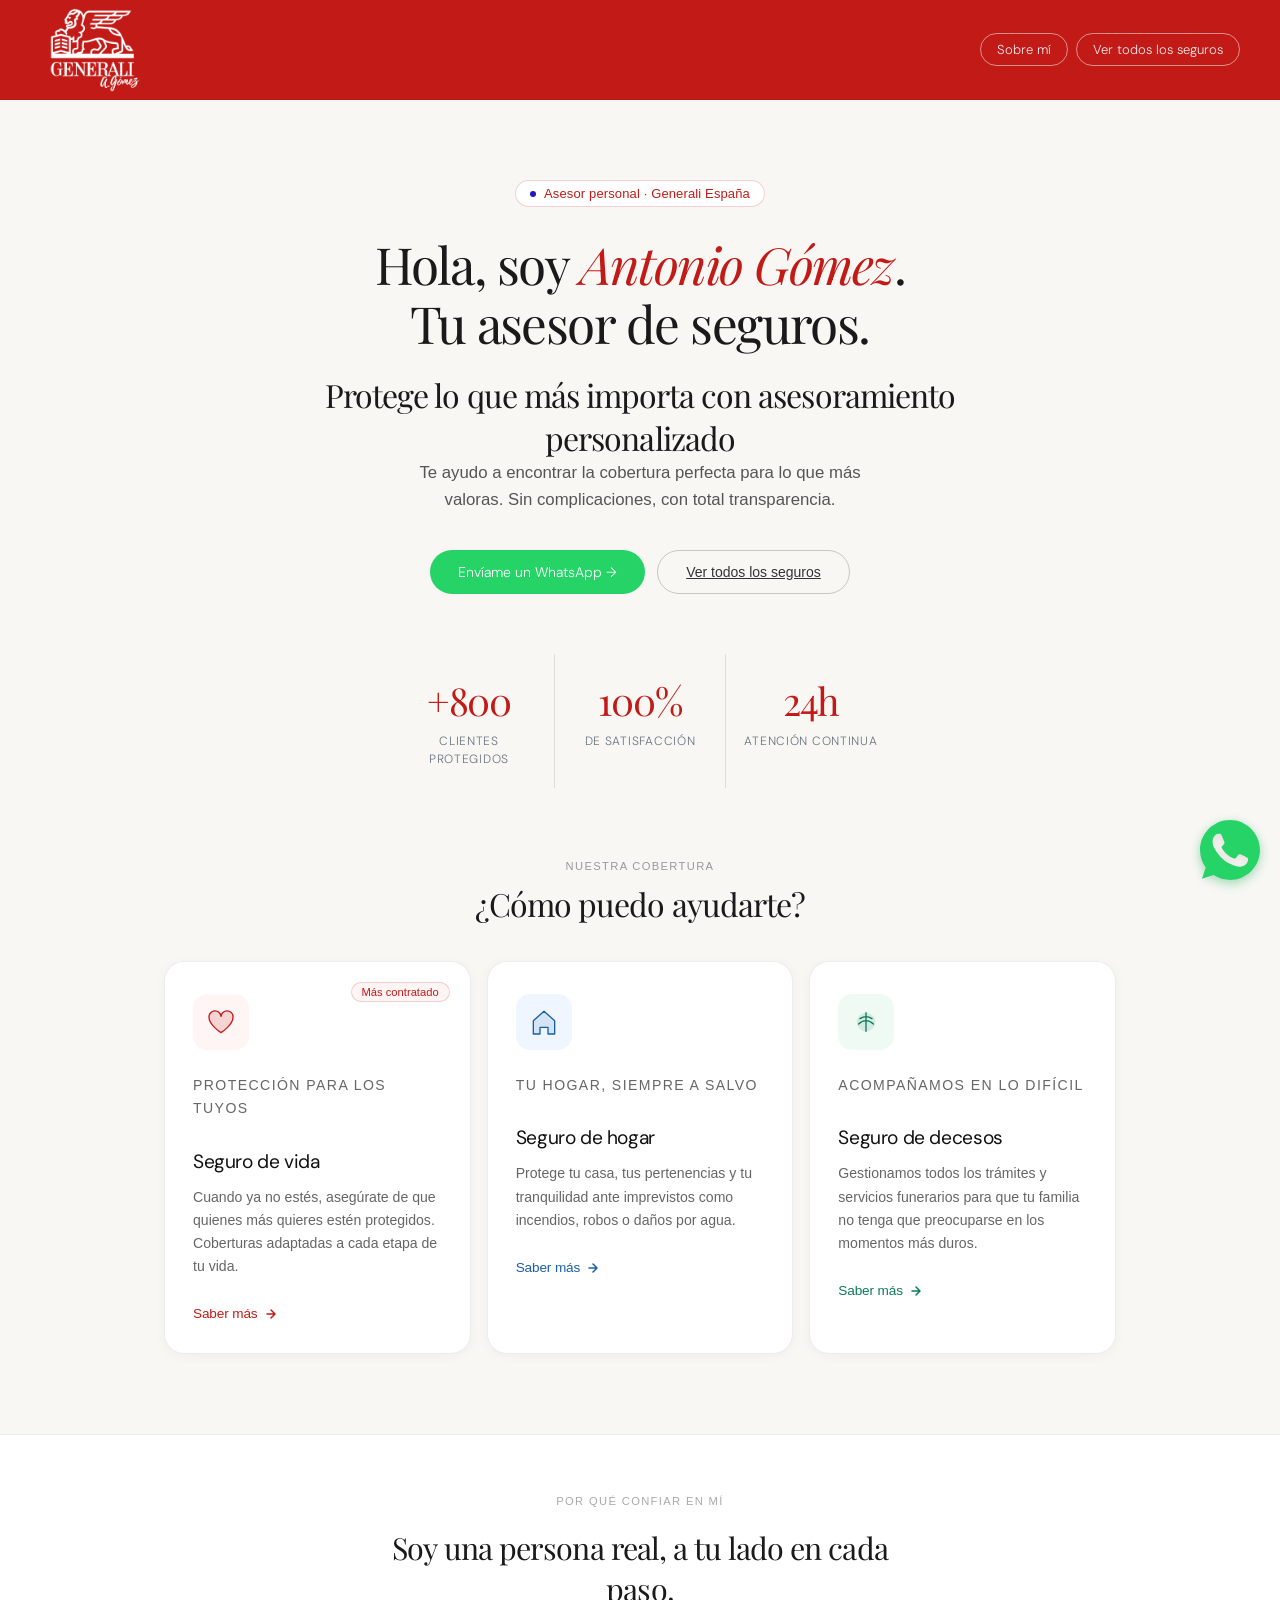
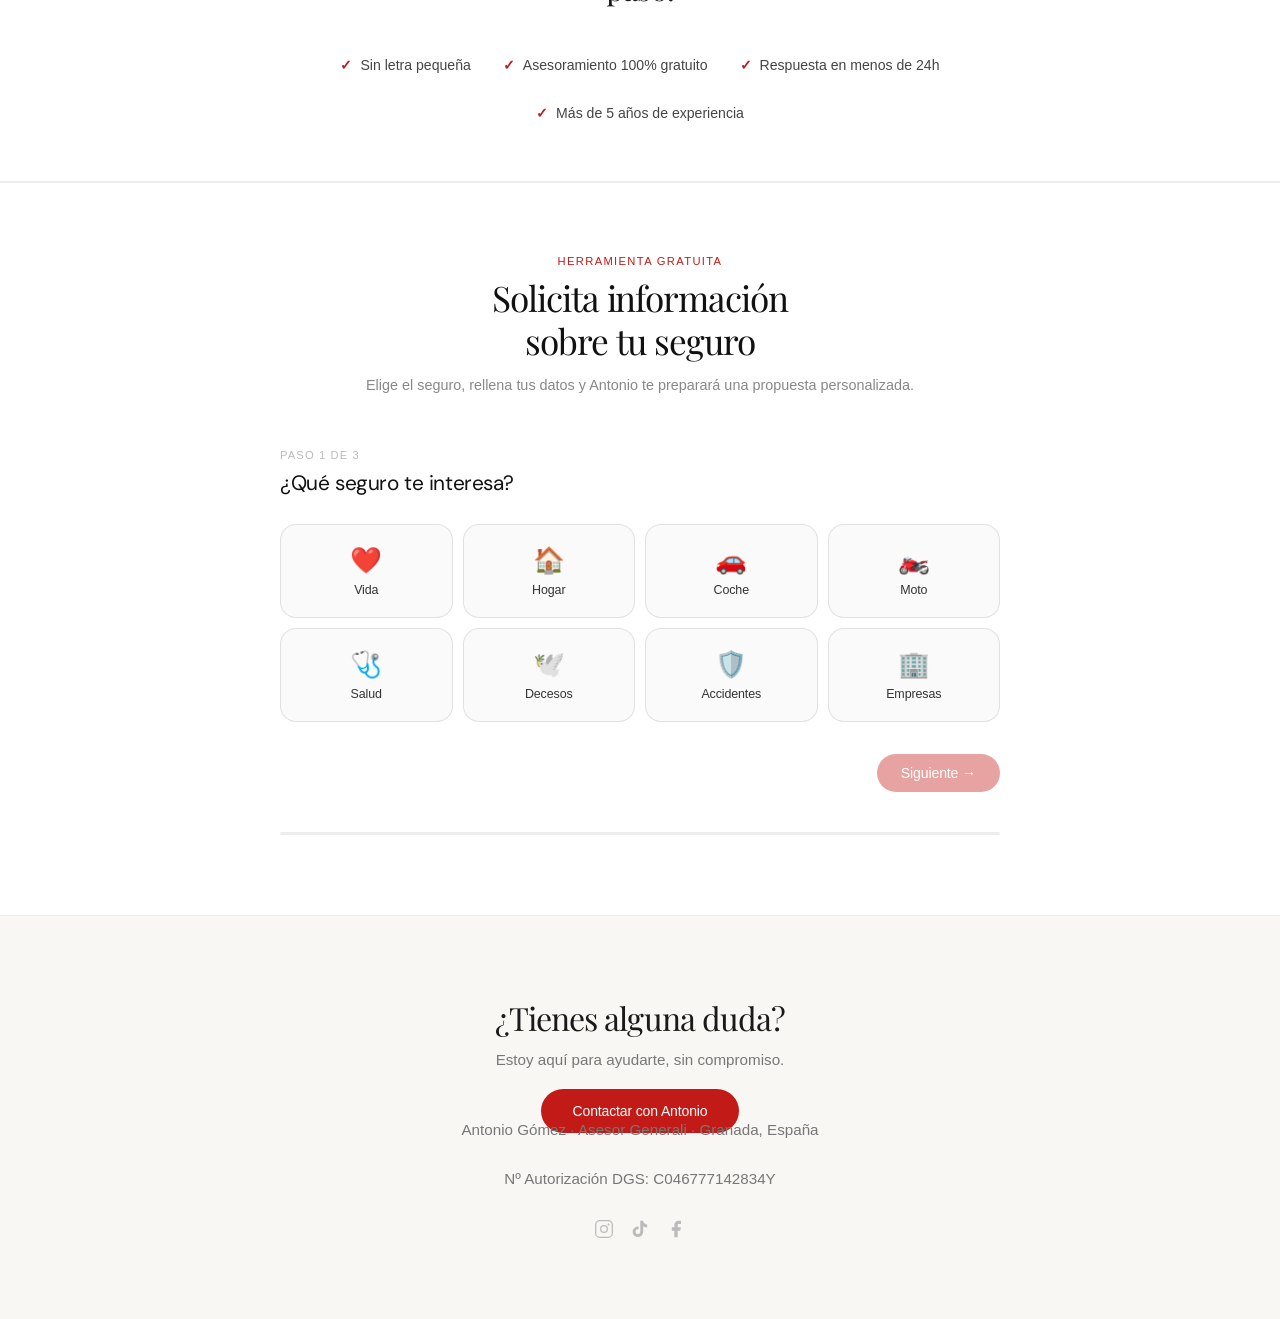
==== index.html @ f90930ce "añadir redes sociales y links" ====
<!DOCTYPE html>
<html lang="es">

<head>
  <meta charset="UTF-8" />
  <meta name="viewport" content="width=device-width, initial-scale=1.0" />
  <title>Antonio Gómez · Asesor Generali</title>
  <meta name="description"
    content="Antonio Gómez, asesor de seguros Generali. Seguro de vida, hogar, salud, decesos y empresas para toda España. Asesoramiento gratuito y personalizado. Respuesta en 24h." />
  <link rel="preconnect" href="https://fonts.googleapis.com">
  <link rel="preconnect" href="https://fonts.gstatic.com" crossorigin>
  <link rel="stylesheet" href="css/styles.css" />
  <link rel="icon" type="image/x-icon" href="src/img/favicon.ico">
  <link rel="icon" type="image/png" sizes="32x32" href="src/img/favicon-32x32.png">
</head>

<body>

  <!-- NAV -->
  <nav>
    <div class="nav-logo">
      <img src="src/img/LogoLeon.png" alt="Generali" class="nav-logo-leon">
    </div>
    <div class="nav-actions">
      <a href="pages/sobreMi.html" class="btn-outline" style="text-decoration:none;">Sobre mí</a>
      <a href="pages/segurosYprotecciones.html" class="btn-outline">Ver todos los seguros</a>
    </div>
  </nav>

  <!-- HERO -->
  <header class="hero">
    <div class="hero-badge">
      <span class="hero-badge-dot"></span>
      Asesor personal · Generali España
    </div>
    <h1>
      Hola, soy <em>Antonio Gómez</em>.<br>
      Tu asesor de seguros.
    </h1>
    <h2>Protege lo que más importa con asesoramiento personalizado</h2>
    <p class="hero-subtitle">
      Te ayudo a encontrar la cobertura perfecta para lo que más valoras. Sin complicaciones, con total transparencia.
    </p>
    <div class="hero-actions">
      <a href="https://wa.me/34692833640?text=${encodeURIComponent('Hola Antonio, me gustaría más información sobre tus seguros')}"
        target="_blank" class="btn-dark" style="text-decoration:none;">Envíame un WhatsApp →</a>
      <a href="pages/segurosYprotecciones.html" class="btn-ghost">Ver todos los seguros</a>
    </div>
  </header>

  <!-- STATS -->
  <div class="stats-strip">
    <div class="stat-item">
      <div class="stat-value">+800</div>
      <div class="stat-label">clientes protegidos</div>
    </div>
    <div class="stat-item">
      <div class="stat-value">100%</div>
      <div class="stat-label">de satisfacción</div>
    </div>
    <div class="stat-item">
      <div class="stat-value">24h</div>
      <div class="stat-label">atención continua</div>
    </div>
  </div>

  <!-- SECTION HEADING -->
  <div class="section-heading">
    <p class="section-label">Nuestra cobertura</p>
    <h2>¿Cómo puedo ayudarte?</h2>
  </div>

  <!-- CARDS -->
  <div class="cards-grid">

    <!-- Seguro de vida -->
    <div class="card">
      <span class="card-badge">Más contratado</span>
      <div class="card-icon card-icon--vida">
        <svg viewBox="0 0 48 48" width="32" height="32" fill="none">
          <path d="M24 40S6 28.5 6 17a9 9 0 0 1 18-1.5A9 9 0 0 1 42 17c0 11.5-18 23-18 23Z" fill="#C21B17"
            opacity="0.15" />
          <path d="M24 40S6 28.5 6 17a9 9 0 0 1 18-1.5A9 9 0 0 1 42 17c0 11.5-18 23-18 23Z" stroke="#C21B17"
            stroke-width="2" stroke-linejoin="round" />
        </svg>
      </div>
      <p class="card-tagline card-tagline--vida">Protección para los tuyos</p>
      <h3>Seguro de vida</h3>
      <p>Cuando ya no estés, asegúrate de que quienes más quieres estén protegidos. Coberturas adaptadas a cada etapa de
        tu vida.</p>
      <button class="card-cta card-cta--vida">
        Saber más
        <svg width="14" height="14" viewBox="0 0 14 14" fill="none">
          <path d="M3 7h8M7 3l4 4-4 4" stroke="#C21B17" stroke-width="1.5" stroke-linecap="round"
            stroke-linejoin="round" />
        </svg>
      </button>
    </div>

    <!-- Seguro de hogar -->
    <div class="card">
      <div class="card-icon card-icon--hogar">
        <svg viewBox="0 0 48 48" width="32" height="32" fill="none">
          <path d="M8 22L24 8l16 14v20H30v-10h-12v10H8V22Z" fill="#1a5fa8" opacity="0.12" />
          <path d="M8 22L24 8l16 14v20H30v-10h-12v10H8V22Z" stroke="#1a5fa8" stroke-width="2" stroke-linejoin="round" />
        </svg>
      </div>
      <p class="card-tagline card-tagline--hogar">Tu hogar, siempre a salvo</p>
      <h3>Seguro de hogar</h3>
      <p>Protege tu casa, tus pertenencias y tu tranquilidad ante imprevistos como incendios, robos o daños por agua.
      </p>
      <button class="card-cta card-cta--hogar">
        Saber más
        <svg width="14" height="14" viewBox="0 0 14 14" fill="none">
          <path d="M3 7h8M7 3l4 4-4 4" stroke="#1a5fa8" stroke-width="1.5" stroke-linecap="round"
            stroke-linejoin="round" />
        </svg>
      </button>
    </div>

    <!-- Seguro de decesos -->
    <div class="card">
      <div class="card-icon card-icon--decesos">
        <svg viewBox="0 0 48 48" width="32" height="32" fill="none">
          <circle cx="24" cy="24" r="14" fill="#0e7a5a" opacity="0.12" />
          <path d="M24 10v28M15 19c3-2 6-3 9-3s6 1 9 3M13 27c3-3 7-5 11-5s8 2 11 5" stroke="#0e7a5a" stroke-width="2"
            stroke-linecap="round" />
        </svg>
      </div>
      <p class="card-tagline card-tagline--decesos">Acompañamos en lo difícil</p>
      <h3>Seguro de decesos</h3>
      <p>Gestionamos todos los trámites y servicios funerarios para que tu familia no tenga que preocuparse en los
        momentos más duros.</p>
      <button class="card-cta card-cta--decesos">
        Saber más
        <svg width="14" height="14" viewBox="0 0 14 14" fill="none">
          <path d="M3 7h8M7 3l4 4-4 4" stroke="#0e7a5a" stroke-width="1.5" stroke-linecap="round"
            stroke-linejoin="round" />
        </svg>
      </button>
    </div>

  </div>

  <!-- TRUST -->
  <section class="trust-section">
    <p class="trust-label">Por qué confiar en mí</p>
    <h2>Soy una persona real, a tu lado en cada paso.</h2>
    <div class="trust-list">
      <div class="trust-item"><span class="trust-check">✓</span> Sin letra pequeña</div>
      <div class="trust-item"><span class="trust-check">✓</span> Asesoramiento 100% gratuito</div>
      <div class="trust-item"><span class="trust-check">✓</span> Respuesta en menos de 24h</div>
      <div class="trust-item"><span class="trust-check">✓</span> Más de 5 años de experiencia</div>
    </div>
  </section>
  <!-- 
  CALCULADORA DE SEGUROS — Antonio Gómez · Generali
  Pega este bloque donde tengas <section class="calculadora"></section>
  y añade el CSS de calculadora.css a tu styles.css
-->

  <section class="calculadora">
    <div class="calc-inner">

      <!-- Cabecera -->
      <div class="calc-header">
        <p class="calc-label">Herramienta gratuita</p>
        <h2 class="calc-titulo">Solicita información<br>sobre tu seguro</h2>
        <p class="calc-subtitulo">Elige el seguro, rellena tus datos y Antonio te preparará una propuesta personalizada.
        </p>
      </div>

      <!-- Formulario por pasos -->
      <div class="calc-form">

        <!-- PASO 1: Tipo de seguro -->
        <div class="calc-step active" data-step="1">
          <p class="calc-step-label">Paso 1 de 3</p>
          <h3 class="calc-step-titulo">¿Qué seguro te interesa?</h3>
          <div class="calc-opciones-grid">
            <button class="calc-opcion" data-field="seguro" data-value="vida">
              <span class="calc-opcion-icon">❤️</span>
              <span class="calc-opcion-nombre">Vida</span>
            </button>
            <button class="calc-opcion" data-field="seguro" data-value="hogar">
              <span class="calc-opcion-icon">🏠</span>
              <span class="calc-opcion-nombre">Hogar</span>
            </button>
            <button class="calc-opcion" data-field="seguro" data-value="coche">
              <span class="calc-opcion-icon">🚗</span>
              <span class="calc-opcion-nombre">Coche</span>
            </button>
            <button class="calc-opcion" data-field="seguro" data-value="moto">
              <span class="calc-opcion-icon">🏍️</span>
              <span class="calc-opcion-nombre">Moto</span>
            </button>
            <button class="calc-opcion" data-field="seguro" data-value="salud">
              <span class="calc-opcion-icon">🩺</span>
              <span class="calc-opcion-nombre">Salud</span>
            </button>
            <button class="calc-opcion" data-field="seguro" data-value="decesos">
              <span class="calc-opcion-icon">🕊️</span>
              <span class="calc-opcion-nombre">Decesos</span>
            </button>
            <button class="calc-opcion" data-field="seguro" data-value="accidentes">
              <span class="calc-opcion-icon">🛡️</span>
              <span class="calc-opcion-nombre">Accidentes</span>
            </button>
            <button class="calc-opcion" data-field="seguro" data-value="empresas">
              <span class="calc-opcion-icon">🏢</span>
              <span class="calc-opcion-nombre">Empresas</span>
            </button>
          </div>
          <div class="calc-nav">
            <span></span>
            <button class="calc-btn-siguiente" onclick="calcSiguiente(1)" disabled>Siguiente →</button>
          </div>
        </div>

        <!-- PASO 2: Datos -->
        <div class="calc-step" data-step="2">
          <p class="calc-step-label">Paso 2 de 3</p>
          <h3 class="calc-step-titulo" id="calc-paso2-titulo">Tus datos</h3>
          <div class="calc-campos" id="calc-campos-dinamicos"></div>
          <div class="calc-nav">
            <button class="calc-btn-atras" onclick="calcAtras(2)">← Atrás</button>
            <button class="calc-btn-siguiente" onclick="calcSiguiente(2)">Revisar →</button>
          </div>
        </div>

        <!-- PASO 3: Resumen y envío -->
        <div class="calc-step" data-step="3">
          <p class="calc-step-label">Paso 3 de 3</p>
          <h3 class="calc-step-titulo">Revisa y envía</h3>

          <div class="calc-resultado">
            <div class="calc-resultado-precio">
              <h2 class="resultado" id="calc-seguro-nombre"></h2>
            </div>
            <p class="calc-resultado-aviso">
              Revisa tus datos antes de enviarlos a Antonio por WhatsApp.
            </p>
            <div class="calc-resultado-desglose" id="calc-desglose"></div>
            <div class="calc-resultado-acciones">
              <button class="btn-dark" id="calc-btn-wa" style="background:#25D366;">
                Enviar datos a Antonio por WhatsApp →
              </button>
              <button class="calc-btn-repetir" onclick="calcReiniciar()">
                Empezar de nuevo
              </button>
            </div>
          </div>

          <div class="calc-nav" style="justify-content:center; margin-top:0">
            <button class="calc-btn-atras" onclick="calcAtras(3)">← Modificar datos</button>
          </div>
        </div>

      </div>

      <!-- Barra de progreso -->
      <div class="calc-progress">
        <div class="calc-progress-bar" id="calc-progress-bar"></div>
      </div>

    </div>

    <script src="js/calculadora.js"></script>

  </section>

  <!-- FOOTER CTA -->
  <div class="footer-cta">
    <h2>¿Tienes alguna duda?</h2>
    <p>Estoy aquí para ayudarte, sin compromiso.</p>
    <a href="https://wa.me/34692833640?text=Hola%20Antonio%2C%20me%20gustar%C3%ADa%20contactar%20contigo"
      target="_blank" class="btn-red-large" style="text-decoration:none;">Contactar con Antonio</a>
    <p class="footer-meta">Antonio Gómez · Asesor Generali · Granada, España</p>
    <p class="footer-meta">Nº Autorización DGS: C046777142834Y</p>
    <div class="footer-social">
      <a href="https://www.instagram.com/agomezgenerali/" target="_blank" class="footer-social-link" title="Instagram">
        <svg width="20" height="20" viewBox="0 0 24 24" fill="none" stroke="currentColor" stroke-width="1.5"
          stroke-linecap="round" stroke-linejoin="round">
          <rect x="2" y="2" width="20" height="20" rx="5" />
          <circle cx="12" cy="12" r="4" />
          <circle cx="17.5" cy="6.5" r="0.5" fill="currentColor" />
        </svg>
      </a>
      <a href="https://www.tiktok.com/@agomezgenerali" target="_blank" class="footer-social-link" title="TikTok">
        <svg width="20" height="20" viewBox="0 0 24 24" fill="currentColor">
          <path
            d="M19.59 6.69a4.83 4.83 0 0 1-3.77-4.25V2h-3.45v13.67a2.89 2.89 0 0 1-2.88 2.5 2.89 2.89 0 0 1-2.89-2.89 2.89 2.89 0 0 1 2.89-2.89c.28 0 .54.04.79.1V9.01a6.33 6.33 0 0 0-.79-.05 6.34 6.34 0 0 0-6.34 6.34 6.34 6.34 0 0 0 6.34 6.34 6.34 6.34 0 0 0 6.33-6.34V8.69a8.18 8.18 0 0 0 4.78 1.52V6.74a4.85 4.85 0 0 1-1.01-.05z" />
        </svg>
      </a>
      <a href="https://www.facebook.com/people/Antonio-Gómez-Generali-Seguros/61552176555562/" target="_blank"
        class="footer-social-link" title="Facebook">
        <svg width="20" height="20" viewBox="0 0 24 24" fill="currentColor">
          <path d="M18 2h-3a5 5 0 0 0-5 5v3H7v4h3v8h4v-8h3l1-4h-4V7a1 1 0 0 1 1-1h3z" />
        </svg>
      </a>
    </div>
  </div>

  <!-- 📱 BOTÓN FLOTANTE WHATSAPP CON SVG -->
  <button id="whatsapp-float" class="whatsapp-float" title="Contáctame por WhatsApp">
    <svg viewBox="0 0 48 48" xmlns="http://www.w3.org/2000/svg">
      <g id="Icons" stroke="none" stroke-width="1" fill="none" fill-rule="evenodd">
        <g id="Color-" fill="#25D366">
          <path
            d="M23.993033,0 C10.762252,0 0,10.765287 0,23.999801 C0,29.248451 1.692661,34.116025 4.570026,38.066947 L1.579605,46.983798 L10.804449,44.035539 C14.598605,46.546975 19.126434,48 24.006967,48 C37.237748,48 48,37.234315 48,24.000199 C48,10.765685 37.237748,0.000398 24.006967,0.000398 L23.993033,0.000398 L23.993033,0 Z M17.29285,12.190836 C16.827488,11.07628 16.474784,11.034071 15.769774,11.005401 C15.529728,10.991464 15.262214,10.977527 14.96564,10.977527 C14.04845,10.977527 13.089462,11.245514 12.511043,11.838033 C11.806033,12.557577 10.056843,14.23638 10.056843,17.679202 C10.056843,21.122023 12.567571,24.451756 12.905944,24.917648 C13.258648,25.382743 17.800808,32.55031 24.853297,35.471492 C30.368379,37.757149 32.00491,37.545307 33.260074,37.27732 C35.093658,36.882308 37.393002,35.527239 37.971421,33.891043 C38.54984,32.25405 38.54984,30.857171 38.380255,30.560912 C38.211068,30.264652 37.745308,30.095816 37.040298,29.742615 C36.335288,29.389811 32.90737,27.696673 32.25849,27.470894 C31.623543,27.231179 31.017259,27.315995 30.537963,27.99333 C29.860819,28.938653 29.198006,29.89831 28.661785,30.476494 C28.238619,30.928051 27.547144,30.984595 26.969123,30.744481 C26.193254,30.420348 24.021298,29.657798 21.340985,27.273388 C19.267356,25.42535 17.856938,23.125756 17.448104,22.434484 C17.038871,21.729275 17.405907,21.319529 17.729948,20.938852 C18.082653,20.501232 18.421026,20.191036 18.77373,19.781688 C19.126434,19.372738 19.323884,19.160897 19.549599,18.681068 C19.789645,18.215575 19.62006,17.735746 19.450874,17.382942 C19.281687,17.030139 17.871269,13.587317 17.29285,12.190836 Z" />
        </g>
      </g>
    </svg>
  </button>

  <script>
    // Configurar el botón flotante de WhatsApp
    document.getElementById('whatsapp-float').addEventListener('click', function (e) {
      e.preventDefault();

      const phoneNumber = '34692833640';
      const message = 'Hola Antonio, me gustaría más información sobre tus seguros';
      const encodedMessage = encodeURIComponent(message);
      const whatsappURL = `https://wa.me/${phoneNumber}?text=${encodedMessage}`;
      window.open(whatsappURL, '_blank');
    });
  </script>

</body>

</html>
---- css/styles.css ----
@import url('https://fonts.googleapis.com/css2?family=Playfair+Display:ital,wght@0,400;0,500;1,400&family=DM+Sans:wght@300;400;500&display=swap');

*,
*::before,
*::after {
  box-sizing: border-box;
  margin: 0;
  padding: 0;
}

:root {
  --red: #C21B17;
  --red-dark: #8F1411;
  --cream: #F8F7F4;
  --cream-dark: #F0EEE9;
  --text: #1A1A1A;
  --muted: #6B7280;
  --border: rgba(0, 0, 0, 0.08);
}

body {
  min-height: 100vh;
  background: var(--cream);
  font-family: 'DM Sans', 'Helvetica Neue', Helvetica, Arial, sans-serif;
  font-weight: 300;
  color: var(--text);
  -webkit-font-smoothing: antialiased;
}

/* ── NAV ── */
nav {
  display: flex;
  justify-content: space-between;
  align-items: center;
  padding: 0 40px;
  height: 100px;
  background: var(--red);
  backdrop-filter: blur(12px);
  border-bottom: 1px solid rgba(0, 0, 0, 0.07);
  position: sticky;
  top: 0;
  z-index: 100;
}

.nav-logo {
  display: flex;
  align-items: center;
}

.nav-logo-leon {
  height: 110px;
  width: auto;
  display: block;
}

.nav-actions {
  display: flex;
  gap: 8px;
}

/* ── BUTTONS ── */
.btn-outline {
  font-family: 'DM Sans', 'Helvetica Neue', Helvetica, Arial, sans-serif;
  font-size: 13px;
  padding: 7px 16px;
  border: 1.5px solid rgba(255, 255, 255, 0.5);
  border-radius: 20px;
  background: transparent;
  cursor: pointer;
  color: rgba(255, 255, 255, 0.9);
  transition: all 0.2s;
  text-decoration: none;
}

.btn-outline:hover {
  background: rgba(255, 255, 255, 0.12);
  border-color: rgba(255, 255, 255, 0.8);
  color: white;
}

.btn-dark {
  font-family: 'DM Sans', 'Helvetica Neue', Helvetica, Arial, sans-serif;
  font-size: 14px;
  padding: 13px 28px;
  border-radius: 30px;
  background: #25D366;
  color: white;
  border: none;
  cursor: pointer;
  transition: background 0.2s;
  text-decoration: none;
  display: inline-flex;
  align-items: center;
  gap: 8px;
}

.btn-dark:hover {
  background: #1ebe57;
}

.btn-ghost {
  font-family: 'Helvetica Neue', Helvetica, Arial, sans-serif;
  font-size: 14px;
  padding: 13px 28px;
  border-radius: 30px;
  background: transparent;
  color: #333;
  border: 1px solid rgba(0, 0, 0, 0.2);
  cursor: pointer;
  transition: background 0.2s;
}

.btn-ghost:hover {
  background: rgba(0, 0, 0, 0.04);
}

/* ── PAGE HEADER ── */
.page-header {
  text-align: center;
  padding: 64px 24px 48px;
  max-width: 680px;
  margin: 0 auto;
}

.page-header-title {
  font-size: clamp(2rem, 4vw, 2.8rem);
  font-weight: 400;
  letter-spacing: -0.03em;
  color: #111;
  margin: 8px 0 16px;
}

.page-header-subtitle {
  font-size: 1rem;
  color: #777;
  font-family: 'Helvetica Neue', Helvetica, Arial, sans-serif;
  font-weight: 300;
  line-height: 1.65;
}

/* ── SEGUROS GRID ── */
.seguros-grid {
  display: grid;
  grid-template-columns: repeat(auto-fit, minmax(280px, 1fr));
  gap: 16px;
  max-width: 1000px;
  margin: 0 auto 80px;
  padding: 0 24px;
}

/* ── CARD PHOTO ── */
.card-photo {
  width: 100%;
  height: 160px;
  border-radius: 12px;
  margin-bottom: 20px;
  overflow: hidden;
}

.card-photo img {
  width: 100%;
  height: 100%;
  object-fit: cover;
}

.card-photo--empty {
  background: #f3f3f1;
  display: flex;
  align-items: center;
  justify-content: center;
}

.card-photo--empty span {
  font-size: 0.75rem;
  color: #bbb;
  font-family: 'Helvetica Neue', Helvetica, Arial, sans-serif;
}

/* ── CARD TAGLINE NEUTRAL ── */
.card-tagline--neutral {
  color: #555;
}

.card-cta--neutral {
  color: #555;
}

.btn-red-large {
  font-family: 'Helvetica Neue', Helvetica, Arial, sans-serif;
  font-size: 14px;
  font-weight: 500;
  padding: 14px 32px;
  border-radius: 30px;
  background: var(--red);
  color: white;
  border: none;
  cursor: pointer;
  letter-spacing: -0.01em;
  transition: background 0.2s;
}

.btn-red-large:hover {
  background: var(--red-dark);
}

/* ── HERO ── */
.hero {
  text-align: center;
  padding: 80px 24px 60px;
  max-width: 680px;
  margin: 0 auto;
}

.hero-badge {
  display: inline-flex;
  align-items: center;
  gap: 8px;
  background: white;
  border: 1px solid rgba(194, 27, 23, 0.2);
  border-radius: 20px;
  padding: 5px 14px;
  margin-bottom: 28px;
  font-size: 13px;
  font-family: 'Helvetica Neue', Helvetica, Arial, sans-serif;
  color: #C21B17;
  letter-spacing: 0.01em;
}

.hero-badge-dot {
  width: 6px;
  height: 6px;
  border-radius: 50%;
  background: #2217c2;
  display: inline-block;
  flex-shrink: 0;
}

h1 {
  font-size: clamp(2.2rem, 5vw, 3.2rem);
  font-weight: 400;
  line-height: 1.15;
  letter-spacing: -0.03em;
  margin: 0 0 20px;
  color: var(--text);
  font-family: 'Playfair Display', Georgia, serif;
}

h1 em {
  font-style: italic;
  color: #C21B17;
}

.hero-subtitle {
  font-size: 1.05rem;
  line-height: 1.65;
  color: #555;
  font-family: 'Helvetica Neue', Helvetica, Arial, sans-serif;
  font-weight: 300;
  max-width: 500px;
  margin: 0 auto 36px;
}

.hero-actions {
  display: flex;
  gap: 12px;
  justify-content: center;
  flex-wrap: wrap;
}

/* ── STATS ── */
.stats-strip {
  display: flex;
  justify-content: center;
  max-width: 560px;
  margin: 0 auto 72px;
  padding: 0 24px;
  flex-wrap: wrap;
}

.stat-item {
  flex: 1;
  min-width: 120px;
  text-align: center;
  padding: 20px 16px;
  border-right: 1px solid rgba(0, 0, 0, 0.1);
}

.stat-item:last-child {
  border-right: none;
}

.stat-value {
  font-family: 'Playfair Display', serif;
  font-size: 2.4rem;
  font-weight: 400;
  color: var(--red);
  letter-spacing: -0.03em;
  display: block;
  margin-bottom: 6px;
}

.stat-label {
  font-size: 12px;
  color: var(--muted);
  letter-spacing: 0.06em;
  text-transform: uppercase;
  line-height: 1.5;
}

/* ── SECTION HEADING ── */
.section-heading {
  text-align: center;
  margin-bottom: 36px;
  padding: 0 24px;
}

.section-label {
  font-family: 'Helvetica Neue', Helvetica, Arial, sans-serif;
  font-size: 0.7rem;
  letter-spacing: 0.12em;
  text-transform: uppercase;
  color: #999;
  margin-bottom: 10px;
}

h2 {
  font-size: clamp(1.5rem, 3vw, 2rem);
  font-weight: 400;
  letter-spacing: -0.03em;
  color: var(--text);
  font-family: 'Playfair Display', Georgia, serif;
}

/* ── CARDS ── */
.cards-grid {
  display: grid;
  grid-template-columns: repeat(auto-fit, minmax(280px, 1fr));
  gap: 16px;
  max-width: 1000px;
  margin: 0 auto 80px;
  padding: 0 24px;
}

.card {
  background: white;
  border-radius: 20px;
  padding: 32px 28px;
  border: 1px solid rgba(0, 0, 0, 0.07);
  cursor: pointer;
  transition: transform 0.25s ease, box-shadow 0.25s ease;
  box-shadow: 0 2px 12px rgba(0, 0, 0, 0.04);
  position: relative;
  overflow: hidden;
}

.card:hover {
  transform: translateY(-4px);
  box-shadow: 0 20px 40px rgba(0, 0, 0, 0.1);
}

.card-badge {
  position: absolute;
  top: 20px;
  right: 20px;
  border-radius: 20px;
  padding: 3px 10px;
  font-size: 0.7rem;
  font-family: 'Helvetica Neue', Helvetica, Arial, sans-serif;
  font-weight: 500;
  background: #fff5f5;
  color: #C21B17;
  border: 1px solid rgba(194, 27, 23, 0.19);
}

.card-icon {
  width: 56px;
  height: 56px;
  border-radius: 14px;
  display: flex;
  align-items: center;
  justify-content: center;
  margin-bottom: 24px;
}

.card-icon--vida {
  background: #fff5f5;
}

.card-icon--hogar {
  background: #f0f6ff;
}

.card-icon--decesos {
  background: #f0faf5;
}

.card-tagline {
  font-family: 'Helvetica Neue', Helvetica, Arial, sans-serif;
  font-size: 0.7rem;
  letter-spacing: 0.1em;
  text-transform: uppercase;
  margin: 0 0 6px;
  font-weight: 500;
}

.card-tagline--vida {
  color: #C21B17;
}

.card-tagline--hogar {
  color: #1a5fa8;
}

.card-tagline--decesos {
  color: #0e7a5a;
}

.card h3 {
  font-size: 1.2rem;
  font-weight: 400;
  letter-spacing: -0.02em;
  color: #111;
  margin: 0 0 12px;
}

.card p {
  font-size: 0.88rem;
  line-height: 1.65;
  color: #666;
  font-family: 'Helvetica Neue', Helvetica, Arial, sans-serif;
  font-weight: 300;
  margin: 0 0 28px;
}

.card-cta {
  display: flex;
  align-items: center;
  gap: 6px;
  font-family: 'Helvetica Neue', Helvetica, Arial, sans-serif;
  font-size: 0.85rem;
  font-weight: 500;
  background: transparent;
  border: none;
  padding: 0;
  cursor: pointer;
  letter-spacing: -0.01em;
}

.card-cta--vida {
  color: #C21B17;
}

.card-cta--hogar {
  color: #1a5fa8;
}

.card-cta--decesos {
  color: #0e7a5a;
}

/* ── TRUST ── */
.trust-section {
  background: white;
  border-top: 1px solid rgba(0, 0, 0, 0.07);
  border-bottom: 1px solid rgba(0, 0, 0, 0.07);
  padding: 60px 24px;
  text-align: center;
}

.trust-label {
  font-family: 'Helvetica Neue', Helvetica, Arial, sans-serif;
  font-size: 0.7rem;
  letter-spacing: 0.12em;
  text-transform: uppercase;
  color: #aaa;
  margin-bottom: 20px;
}

.trust-section h2 {
  font-size: clamp(1.4rem, 3vw, 1.9rem);
  max-width: 520px;
  margin: 0 auto 48px;
}

.trust-list {
  display: flex;
  justify-content: center;
  gap: 32px;
  flex-wrap: wrap;
  max-width: 700px;
  margin: 0 auto;
}

.trust-item {
  display: flex;
  align-items: center;
  gap: 8px;
  font-family: 'Helvetica Neue', Helvetica, Arial, sans-serif;
  font-size: 0.88rem;
  color: #444;
}

.trust-check {
  color: #C21B17;
  font-weight: 600;
}

/* ── FOOTER CTA ── */
.footer-cta {
  text-align: center;
  padding: 80px 24px;
  background: #f8f7f4;
}

.footer-cta h2 {
  font-size: clamp(1.5rem, 3vw, 2rem);
  margin: 0 0 12px;
}

.footer-cta p {
  font-family: 'Helvetica Neue', Helvetica, Arial, sans-serif;
  font-size: 0.95rem;
  color: #777;
  font-weight: 300;
  margin: 0 0 32px;
}

.footer-meta {
  margin-top: 40px;
  font-family: 'Helvetica Neue', Helvetica, Arial, sans-serif;
  font-size: 0.75rem;
  color: #bbb;
}

/* ── REDES SOCIALES FOOTER ── */
.footer-social {
  display: flex;
  justify-content: center;
  gap: 16px;
  margin-top: 16px;
}

.footer-social-link {
  color: #bbb;
  transition: color 0.2s, transform 0.2s;
  display: flex;
  align-items: center;
}

.footer-social-link:hover {
  color: var(--red);
  transform: translateY(-2px);
}

/* ── BOTÓN FLOTANTE WHATSAPP ── */
.whatsapp-float {
  position: fixed;
  bottom: 20px;
  right: 20px;
  width: 60px;
  height: 60px;
  background-color: transparent;
  border-radius: 50%;
  display: flex;
  justify-content: center;
  align-items: center;
  cursor: pointer;
  box-shadow: 0 4px 12px rgba(37, 211, 102, 0.3);
  z-index: 999;
  transition: all 0.3s ease;
  text-decoration: none;
  border: none;
  padding: 0;
}

.whatsapp-float:hover {
  transform: scale(1.1);
  box-shadow: 0 6px 16px rgba(37, 211, 102, 0.5);
}

.whatsapp-float:active {
  transform: scale(0.95);
}

.whatsapp-float svg {
  width: 60px;
  height: 60px;
  filter: drop-shadow(0 2px 4px rgba(0, 0, 0, 0.1));
}

/* Para pantallas móviles */
@media (max-width: 768px) {
  nav {
    padding: 0 20px;
  }

  .nav-logo-text {
    font-size: 14px;
  }

  .whatsapp-float {
    width: 55px;
    height: 55px;
  }

  .whatsapp-float svg {
    width: 55px;
    height: 55px;
  }
}

/* ── RESPONSIVE ── */
@media (max-width: 600px) {
  nav {
    padding: 0 20px;
  }

  .nav-logo-text {
    font-size: 14px;
  }
}

/* ── SEGURO DETAIL PAGE ── */
.seguro-hero {
  max-width: 780px;
  margin: 0 auto;
  padding: 56px 24px 48px;
}

.seguro-back {
  display: inline-flex;
  align-items: center;
  gap: 6px;
  font-family: 'Helvetica Neue', Helvetica, Arial, sans-serif;
  font-size: 0.8rem;
  color: #888;
  text-decoration: none;
  margin-bottom: 36px;
  transition: color 0.2s;
  letter-spacing: 0.02em;
}

.seguro-back:hover {
  color: #333;
}

.seguro-back svg {
  transition: transform 0.2s;
}

.seguro-back:hover svg {
  transform: translateX(-3px);
}

.seguro-header {
  display: flex;
  align-items: flex-start;
  gap: 24px;
  margin-bottom: 32px;
}

.seguro-icon-wrap {
  width: 72px;
  height: 72px;
  border-radius: 18px;
  display: flex;
  align-items: center;
  justify-content: center;
  flex-shrink: 0;
}

.seguro-tagline {
  font-family: 'Helvetica Neue', Helvetica, Arial, sans-serif;
  font-size: 0.7rem;
  letter-spacing: 0.12em;
  text-transform: uppercase;
  font-weight: 600;
  margin: 0 0 6px;
}

.seguro-titulo {
  font-size: clamp(2rem, 4vw, 2.8rem);
  font-weight: 400;
  letter-spacing: -0.03em;
  color: #111;
  margin: 0 0 10px;
  line-height: 1.1;
}

.seguro-subtitulo {
  font-family: 'Helvetica Neue', Helvetica, Arial, sans-serif;
  font-size: 1rem;
  color: #666;
  font-weight: 300;
  line-height: 1.6;
  margin: 0;
}

.seguro-divider {
  border: none;
  border-top: 1px solid rgba(0, 0, 0, 0.08);
  max-width: 780px;
  margin: 0 auto 48px;
}

.seguro-content {
  max-width: 780px;
  margin: 0 auto 48px;
  padding: 0 24px;
  display: grid;
  grid-template-columns: 1fr 1fr;
  gap: 24px;
}

.seguro-descripcion {
  grid-column: 1 / -1;
  font-family: 'Helvetica Neue', Helvetica, Arial, sans-serif;
  font-size: 0.95rem;
  line-height: 1.75;
  color: #444;
  font-weight: 300;
}

.seguro-block {
  background: white;
  border-radius: 20px;
  padding: 28px;
  border: 1px solid rgba(0, 0, 0, 0.07);
  box-shadow: 0 2px 12px rgba(0, 0, 0, 0.04);
}

.seguro-block h4 {
  font-family: 'Helvetica Neue', Helvetica, Arial, sans-serif;
  font-size: 0.7rem;
  letter-spacing: 0.1em;
  text-transform: uppercase;
  color: #aaa;
  margin: 0 0 16px;
  font-weight: 600;
}

.seguro-list {
  list-style: none;
  padding: 0;
  margin: 0;
  display: flex;
  flex-direction: column;
  gap: 10px;
}

.seguro-list li {
  display: flex;
  align-items: flex-start;
  gap: 10px;
  font-family: 'Helvetica Neue', Helvetica, Arial, sans-serif;
  font-size: 0.875rem;
  color: #444;
  font-weight: 300;
  line-height: 1.4;
}

.seguro-list li .check {
  width: 18px;
  height: 18px;
  border-radius: 50%;
  display: flex;
  align-items: center;
  justify-content: center;
  flex-shrink: 0;
  margin-top: 1px;
  font-size: 10px;
  font-weight: 700;
  color: white;
}

.seguro-para-ti {
  max-width: 780px;
  margin: 0 auto 48px;
  padding: 0 24px;
}

.seguro-para-ti-inner {
  border-radius: 20px;
  padding: 28px 32px;
  display: flex;
  align-items: flex-start;
  gap: 16px;
}

.seguro-para-ti-inner .emoji {
  font-size: 1.4rem;
  flex-shrink: 0;
  margin-top: 2px;
}

.seguro-para-ti-inner p {
  font-family: 'Helvetica Neue', Helvetica, Arial, sans-serif;
  font-size: 0.9rem;
  line-height: 1.65;
  font-weight: 300;
  margin: 0;
  color: #333;
}

.seguro-para-ti-inner strong {
  display: block;
  font-size: 0.7rem;
  letter-spacing: 0.1em;
  text-transform: uppercase;
  margin-bottom: 6px;
  font-weight: 600;
}

.seguro-cta {
  text-align: center;
  padding: 60px 24px 80px;
  background: white;
  border-top: 1px solid rgba(0, 0, 0, 0.07);
}

.seguro-cta h2 {
  font-size: clamp(1.4rem, 3vw, 1.9rem);
  font-weight: 400;
  letter-spacing: -0.03em;
  margin: 0 0 12px;
  color: #111;
}

.seguro-cta p {
  font-family: 'Helvetica Neue', Helvetica, Arial, sans-serif;
  font-size: 0.9rem;
  color: #888;
  font-weight: 300;
  margin: 0 0 28px;
}

.seguro-not-found {
  text-align: center;
  padding: 120px 24px;
}

.seguro-not-found h2 {
  font-size: 1.5rem;
  color: #333;
  margin-bottom: 12px;
}

.seguro-not-found p {
  font-family: 'Helvetica Neue', Helvetica, Arial, sans-serif;
  color: #888;
  font-size: 0.9rem;
  margin-bottom: 24px;
}

@media (max-width: 640px) {
  .seguro-content {
    grid-template-columns: 1fr;
  }

  .seguro-descripcion {
    grid-column: 1;
  }

  .seguro-header {
    flex-direction: column;
    gap: 16px;
  }
}

/* ════════════════════════════════════
   CALCULADORA DE SEGUROS
   ════════════════════════════════════ */

.calculadora {
  background: white;
  border-top: 1px solid rgba(0, 0, 0, 0.07);
  border-bottom: 1px solid rgba(0, 0, 0, 0.07);
  padding: 72px 24px 80px;
}

.calc-inner {
  max-width: 720px;
  margin: 0 auto;
  position: relative;
}

/* ── Cabecera ── */
.calc-header {
  text-align: center;
  margin-bottom: 52px;
}

.calc-label {
  font-family: 'Helvetica Neue', Helvetica, Arial, sans-serif;
  font-size: 0.7rem;
  letter-spacing: 0.12em;
  text-transform: uppercase;
  color: #C21B17;
  margin-bottom: 10px;
}

.calc-titulo {
  font-size: clamp(1.6rem, 3.5vw, 2.2rem);
  font-weight: 400;
  letter-spacing: -0.03em;
  color: #111;
  margin-bottom: 12px;
  line-height: 1.2;
}

.calc-subtitulo {
  font-family: 'Helvetica Neue', Helvetica, Arial, sans-serif;
  font-size: 0.9rem;
  color: #888;
  font-weight: 300;
  line-height: 1.6;
}

/* ── Progreso ── */
.calc-progress {
  height: 3px;
  background: rgba(0, 0, 0, 0.07);
  border-radius: 2px;
  margin-top: 40px;
  overflow: hidden;
}

.calc-progress-bar {
  height: 100%;
  background: #C21B17;
  border-radius: 2px;
  width: 0%;
  transition: width 0.4s ease;
}

/* ── Pasos ── */
.calc-step {
  display: none;
  animation: calcFadeIn 0.3s ease;
}

.calc-step.active {
  display: block;
}

@keyframes calcFadeIn {
  from {
    opacity: 0;
    transform: translateY(10px);
  }

  to {
    opacity: 1;
    transform: translateY(0);
  }
}

.calc-step-label {
  font-family: 'Helvetica Neue', Helvetica, Arial, sans-serif;
  font-size: 0.7rem;
  letter-spacing: 0.1em;
  text-transform: uppercase;
  color: #bbb;
  margin-bottom: 8px;
}

.calc-step-titulo {
  font-size: 1.3rem;
  font-weight: 400;
  letter-spacing: -0.02em;
  color: #111;
  margin-bottom: 28px;
}

/* ── Grid opciones seguro ── */
.calc-opciones-grid {
  display: grid;
  grid-template-columns: repeat(4, 1fr);
  gap: 10px;
  margin-bottom: 32px;
}

@media (max-width: 560px) {
  .calc-opciones-grid {
    grid-template-columns: repeat(2, 1fr);
  }
}

.calc-opcion {
  display: flex;
  flex-direction: column;
  align-items: center;
  gap: 8px;
  padding: 20px 12px;
  border: 1.5px solid rgba(0, 0, 0, 0.1);
  border-radius: 16px;
  background: #fafafa;
  cursor: pointer;
  transition: all 0.2s ease;
  font-family: 'Helvetica Neue', Helvetica, Arial, sans-serif;
}

.calc-opcion:hover {
  border-color: rgba(194, 27, 23, 0.35);
  background: #fff5f5;
  transform: translateY(-2px);
}

.calc-opcion.selected {
  border-color: #C21B17;
  background: #fff5f5;
  box-shadow: 0 0 0 3px rgba(194, 27, 23, 0.1);
}

.calc-opcion-icon {
  font-size: 1.6rem;
}

.calc-opcion-nombre {
  font-size: 0.78rem;
  font-weight: 500;
  color: #333;
  letter-spacing: -0.01em;
}

/* ── Campos ── */
.calc-campos {
  display: flex;
  flex-direction: column;
  gap: 28px;
  margin-bottom: 36px;
}

.calc-campo-label {
  display: block;
  font-family: 'Helvetica Neue', Helvetica, Arial, sans-serif;
  font-size: 0.82rem;
  font-weight: 500;
  color: #444;
  margin-bottom: 12px;
  letter-spacing: -0.01em;
}

/* ── Slider ── */
.calc-slider-wrap {
  display: flex;
  align-items: center;
  gap: 16px;
}

.calc-slider {
  flex: 1;
  -webkit-appearance: none;
  appearance: none;
  height: 4px;
  border-radius: 2px;
  background: rgba(0, 0, 0, 0.1);
  outline: none;
  cursor: pointer;
}

.calc-slider::-webkit-slider-thumb {
  -webkit-appearance: none;
  width: 20px;
  height: 20px;
  border-radius: 50%;
  background: #C21B17;
  cursor: pointer;
  box-shadow: 0 2px 6px rgba(194, 27, 23, 0.35);
  transition: transform 0.15s;
}

.calc-slider::-webkit-slider-thumb:hover {
  transform: scale(1.15);
}

.calc-slider-valor {
  font-family: 'Helvetica Neue', Helvetica, Arial, sans-serif;
  font-size: 0.88rem;
  font-weight: 600;
  color: #111;
  white-space: nowrap;
  min-width: 80px;
  text-align: right;
}

/* ── Stepper ── */
.calc-stepper {
  display: inline-flex;
  align-items: center;
  gap: 0;
  border: 1.5px solid rgba(0, 0, 0, 0.12);
  border-radius: 12px;
  overflow: hidden;
}

.calc-stepper-btn {
  width: 44px;
  height: 44px;
  border: none;
  background: #fafafa;
  font-size: 1.2rem;
  cursor: pointer;
  color: #333;
  transition: background 0.15s;
  font-family: 'Helvetica Neue', Helvetica, Arial, sans-serif;
}

.calc-stepper-btn:hover {
  background: #f0f0f0;
}

.calc-stepper-val {
  min-width: 48px;
  text-align: center;
  font-family: 'Helvetica Neue', Helvetica, Arial, sans-serif;
  font-size: 1rem;
  font-weight: 600;
  color: #111;
  border-left: 1.5px solid rgba(0, 0, 0, 0.1);
  border-right: 1.5px solid rgba(0, 0, 0, 0.1);
  padding: 0 8px;
  line-height: 44px;
}

/* ── Select ── */
.calc-select {
  width: 100%;
  padding: 12px 16px;
  border: 1.5px solid rgba(0, 0, 0, 0.12);
  border-radius: 12px;
  background: white;
  font-family: 'Helvetica Neue', Helvetica, Arial, sans-serif;
  font-size: 0.88rem;
  color: #333;
  cursor: pointer;
  outline: none;
  appearance: none;
  background-image: url("data:image/svg+xml,%3Csvg xmlns='http://www.w3.org/2000/svg' width='12' height='8' viewBox='0 0 12 8'%3E%3Cpath d='M1 1l5 5 5-5' stroke='%23999' stroke-width='1.5' fill='none' stroke-linecap='round'/%3E%3C/svg%3E");
  background-repeat: no-repeat;
  background-position: right 14px center;
  padding-right: 36px;
  transition: border-color 0.2s;
}

.calc-select:focus {
  border-color: #C21B17;
}

/* ── Coberturas ── */
.calc-coberturas {
  display: grid;
  grid-template-columns: repeat(3, 1fr);
  gap: 10px;
}

@media (max-width: 500px) {
  .calc-coberturas {
    grid-template-columns: 1fr;
  }
}

.calc-cobertura-btn {
  display: flex;
  flex-direction: column;
  gap: 4px;
  padding: 16px;
  border: 1.5px solid rgba(0, 0, 0, 0.1);
  border-radius: 14px;
  background: #fafafa;
  cursor: pointer;
  text-align: left;
  transition: all 0.2s;
  font-family: 'Helvetica Neue', Helvetica, Arial, sans-serif;
}

.calc-cobertura-btn:hover {
  border-color: rgba(194, 27, 23, 0.35);
  background: #fff5f5;
}

.calc-cobertura-btn.selected {
  border-color: #C21B17;
  background: #fff5f5;
  box-shadow: 0 0 0 3px rgba(194, 27, 23, 0.1);
}

.calc-cobertura-nombre {
  font-size: 0.88rem;
  font-weight: 600;
  color: #111;
}

.calc-cobertura-desc {
  font-size: 0.75rem;
  color: #888;
  font-weight: 300;
  line-height: 1.3;
}

/* ── Navegación ── */
.calc-nav {
  display: flex;
  justify-content: space-between;
  align-items: center;
  margin-top: 32px;
}

.calc-btn-siguiente {
  font-family: 'Helvetica Neue', Helvetica, Arial, sans-serif;
  font-size: 0.88rem;
  font-weight: 500;
  padding: 11px 24px;
  border-radius: 30px;
  background: #C21B17;
  color: white;
  border: none;
  cursor: pointer;
  transition: background 0.2s, opacity 0.2s;
  letter-spacing: -0.01em;
}

.calc-btn-siguiente:hover:not(:disabled) {
  background: #a81512;
}

.calc-btn-siguiente:disabled {
  opacity: 0.4;
  cursor: not-allowed;
}

.calc-btn-atras {
  font-family: 'Helvetica Neue', Helvetica, Arial, sans-serif;
  font-size: 0.85rem;
  color: #888;
  background: transparent;
  border: none;
  cursor: pointer;
  padding: 8px 0;
  transition: color 0.2s;
}

.calc-btn-atras:hover {
  color: #333;
}

/* ── Resultado ── */
.calc-resultado {
  background: #f8f7f4;
  border-radius: 24px;
  padding: 36px 32px;
  margin-bottom: 24px;
  border: 1px solid rgba(0, 0, 0, 0.07);
}

.calc-resultado-precio {
  margin-bottom: 12px;
}

h2.resultado {
  font-family: 'Helvetica Neue', Helvetica, Arial, sans-serif;
  font-size: 1.1rem;
  font-weight: 600;
  color: #111;
  text-transform: uppercase;
  letter-spacing: 0.08em;
}

.calc-resultado-aviso {
  font-family: 'Helvetica Neue', Helvetica, Arial, sans-serif;
  font-size: 0.75rem;
  color: #aaa;
  text-align: center;
  line-height: 1.5;
  margin-bottom: 24px;
  font-weight: 300;
}

.calc-resultado-desglose {
  display: grid;
  grid-template-columns: 1fr 1fr;
  gap: 8px 24px;
  padding: 20px 0;
  border-top: 1px solid rgba(0, 0, 0, 0.08);
  border-bottom: 1px solid rgba(0, 0, 0, 0.08);
  margin-bottom: 24px;
}

@media (max-width: 480px) {
  .calc-resultado-desglose {
    grid-template-columns: 1fr;
  }
}

.calc-desglose-item {
  display: flex;
  justify-content: space-between;
  align-items: center;
  font-family: 'Helvetica Neue', Helvetica, Arial, sans-serif;
  font-size: 0.8rem;
}

.calc-desglose-item span {
  color: #999;
}

.calc-desglose-item strong {
  color: #333;
  font-weight: 500;
}

.calc-resultado-acciones {
  display: flex;
  flex-direction: column;
  align-items: center;
  gap: 12px;
}

.calc-btn-repetir {
  font-family: 'Helvetica Neue', Helvetica, Arial, sans-serif;
  font-size: 0.82rem;
  color: #aaa;
  background: transparent;
  border: none;
  cursor: pointer;
  padding: 4px 0;
  transition: color 0.2s;
  text-decoration: underline;
  text-underline-offset: 3px;
}

.calc-btn-repetir:hover {
  color: #555;
}

/* ── Validación campos obligatorios ── */
.calc-requerido {
  color: #C21B17;
  font-size: 0.85rem;
}

.calc-error-msg {
  display: none;
  font-family: 'Helvetica Neue', Helvetica, Arial, sans-serif;
  font-size: 0.75rem;
  color: #C21B17;
  margin-bottom: 6px;
  font-weight: 400;
}

.calc-select--error {
  border-color: #C21B17 !important;
  background-color: #fff8f8 !important;
  box-shadow: 0 0 0 3px rgba(194, 27, 23, 0.1);
}
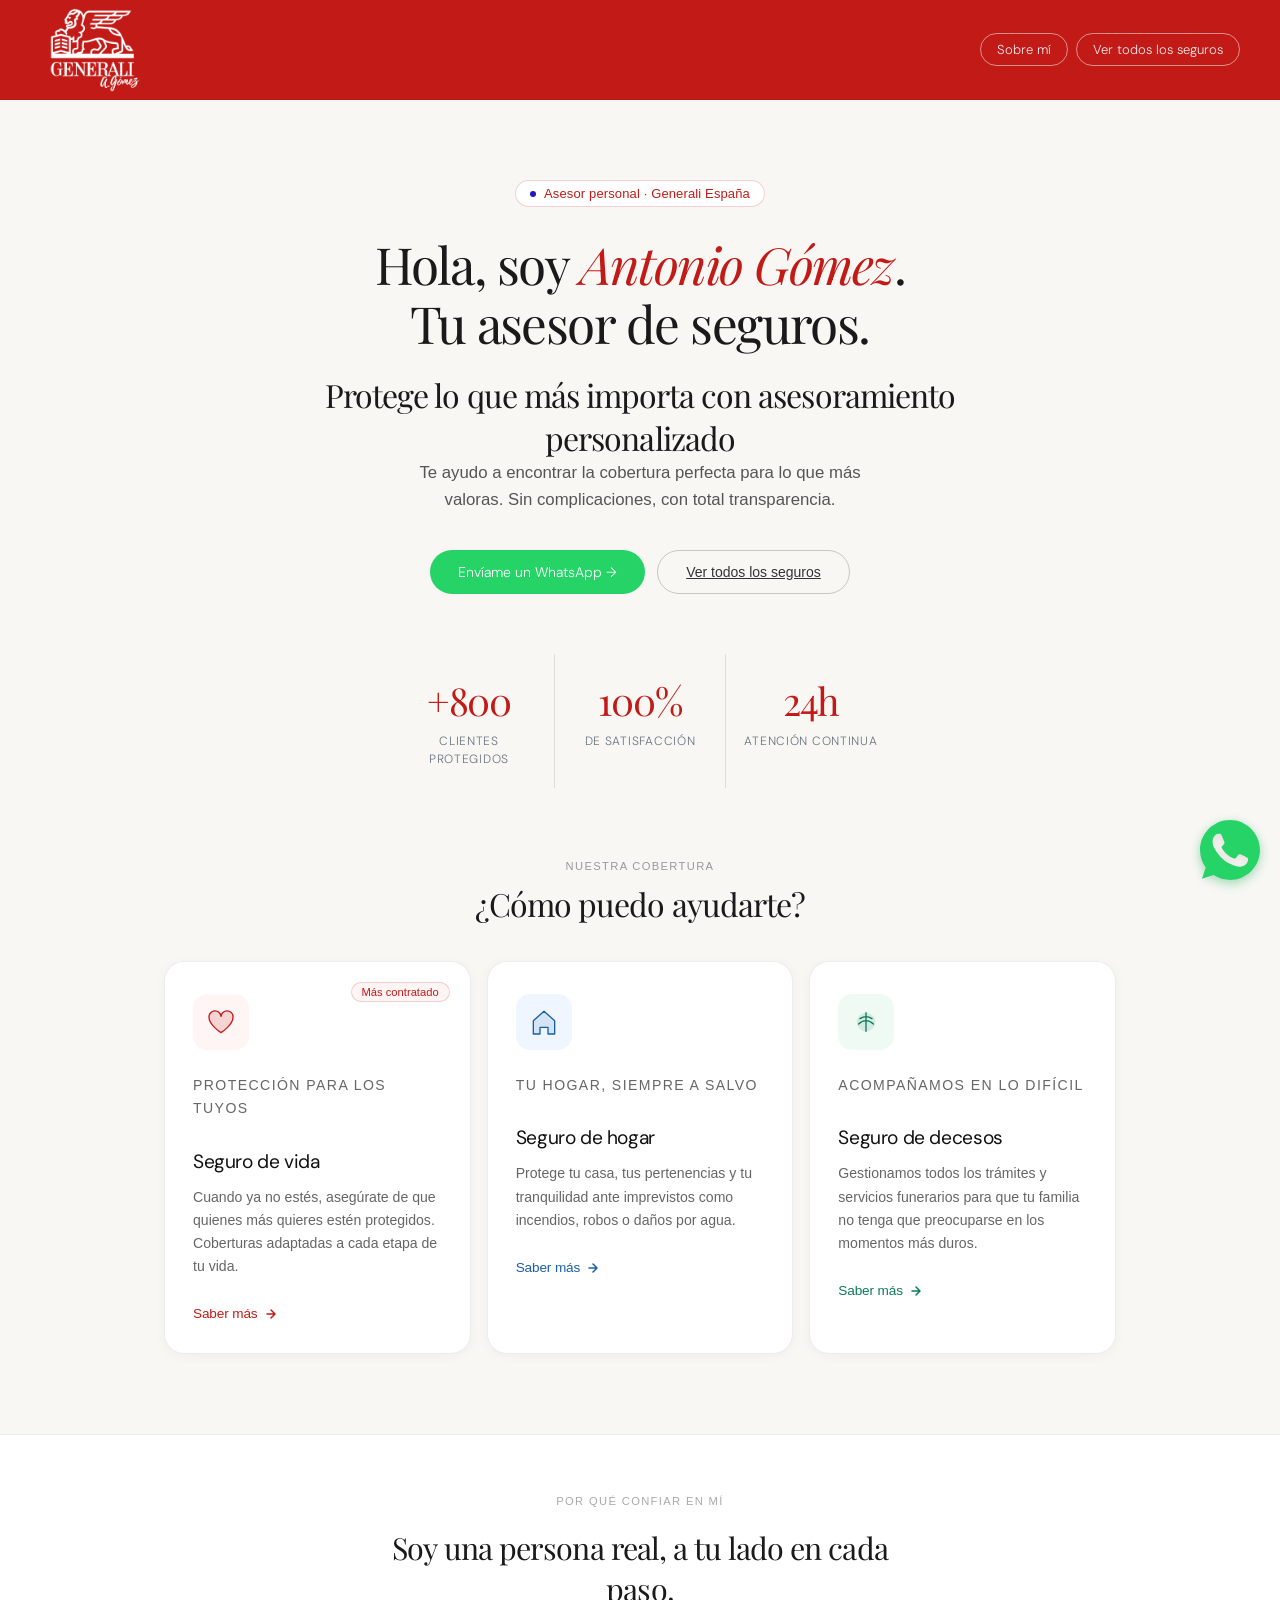
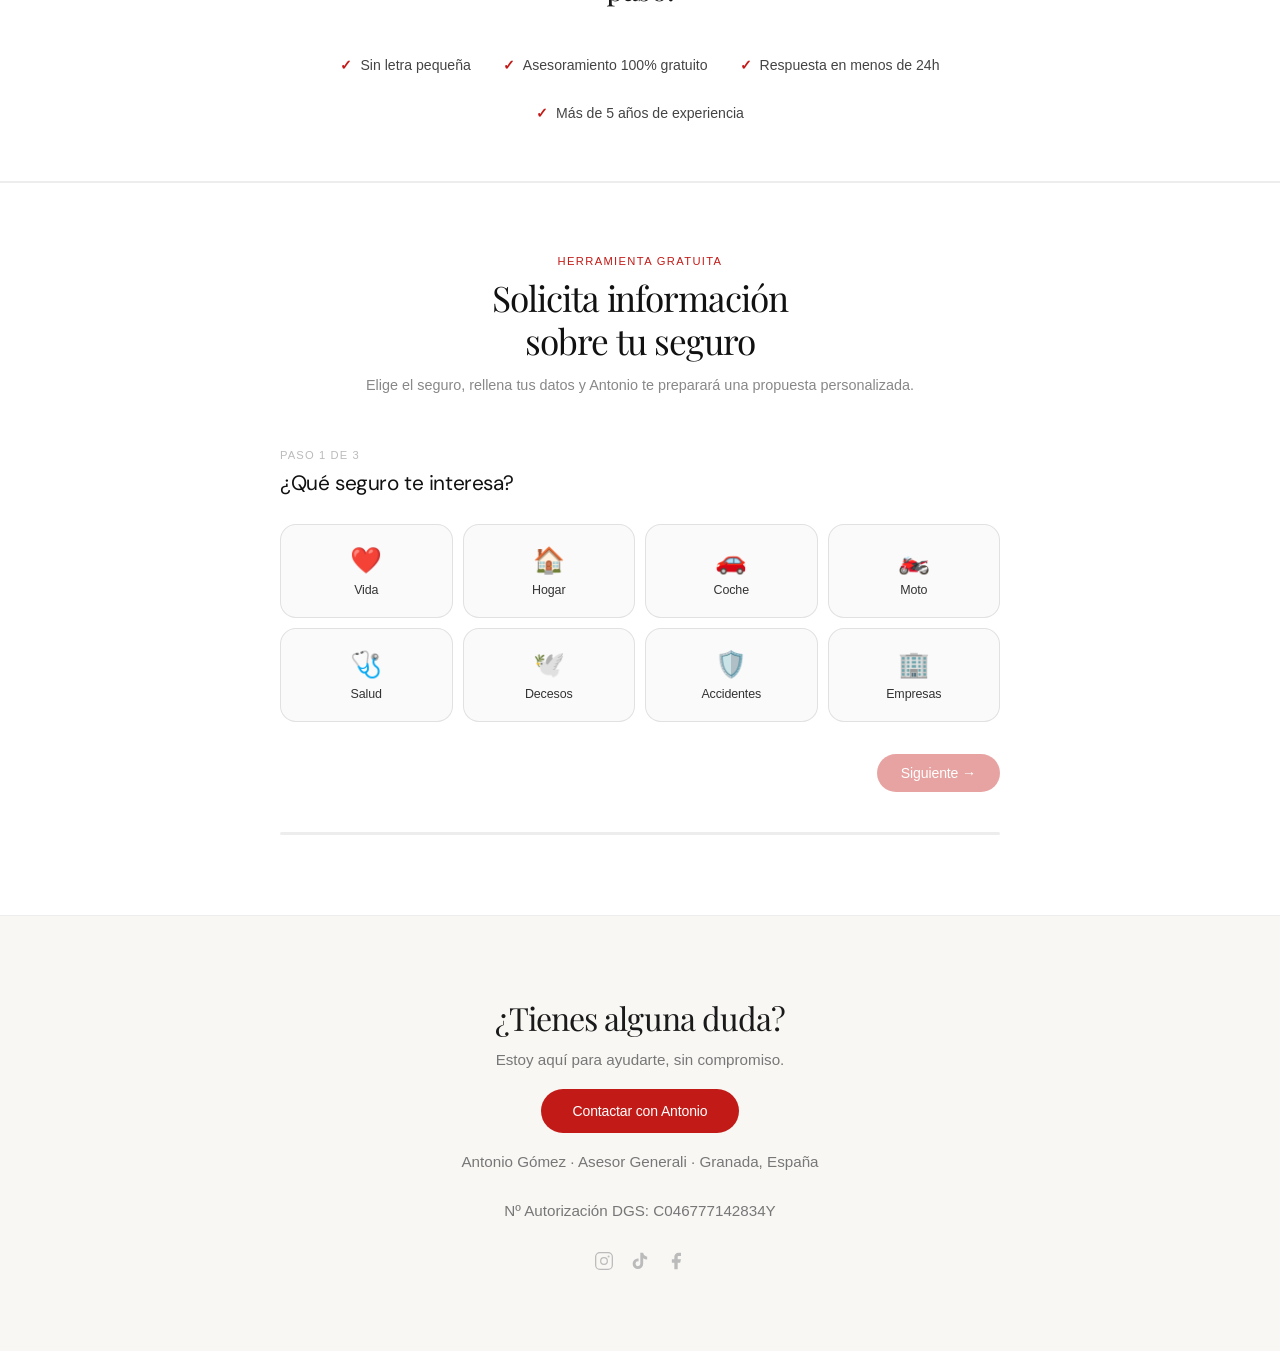
==== commit 7b5be250: "espaciado" ====
--- a/index.html
+++ b/index.html
@@ -275,7 +275,8 @@
     <p>Estoy aquí para ayudarte, sin compromiso.</p>
     <a href="https://wa.me/34692833640?text=Hola%20Antonio%2C%20me%20gustar%C3%ADa%20contactar%20contigo"
       target="_blank" class="btn-red-large" style="text-decoration:none;">Contactar con Antonio</a>
-    <p class="footer-meta">Antonio Gómez · Asesor Generali · Granada, España</p>
+      <p> </p>    
+      <p class="footer-meta">Antonio Gómez · Asesor Generali · Granada, España</p>
     <p class="footer-meta">Nº Autorización DGS: C046777142834Y</p>
     <div class="footer-social">
       <a href="https://www.instagram.com/agomezgenerali/" target="_blank" class="footer-social-link" title="Instagram">
--- a/css/styles.css
+++ b/css/styles.css
@@ -190,6 +190,7 @@
   font-size: 14px;
   font-weight: 500;
   padding: 14px 32px;
+  margin-bottom: 16px;
   border-radius: 30px;
   background: var(--red);
   color: white;
@@ -526,7 +527,7 @@
 }
 
 .footer-meta {
-  margin-top: 40px;
+  margin-top: 16px;
   font-family: 'Helvetica Neue', Helvetica, Arial, sans-serif;
   font-size: 0.75rem;
   color: #bbb;
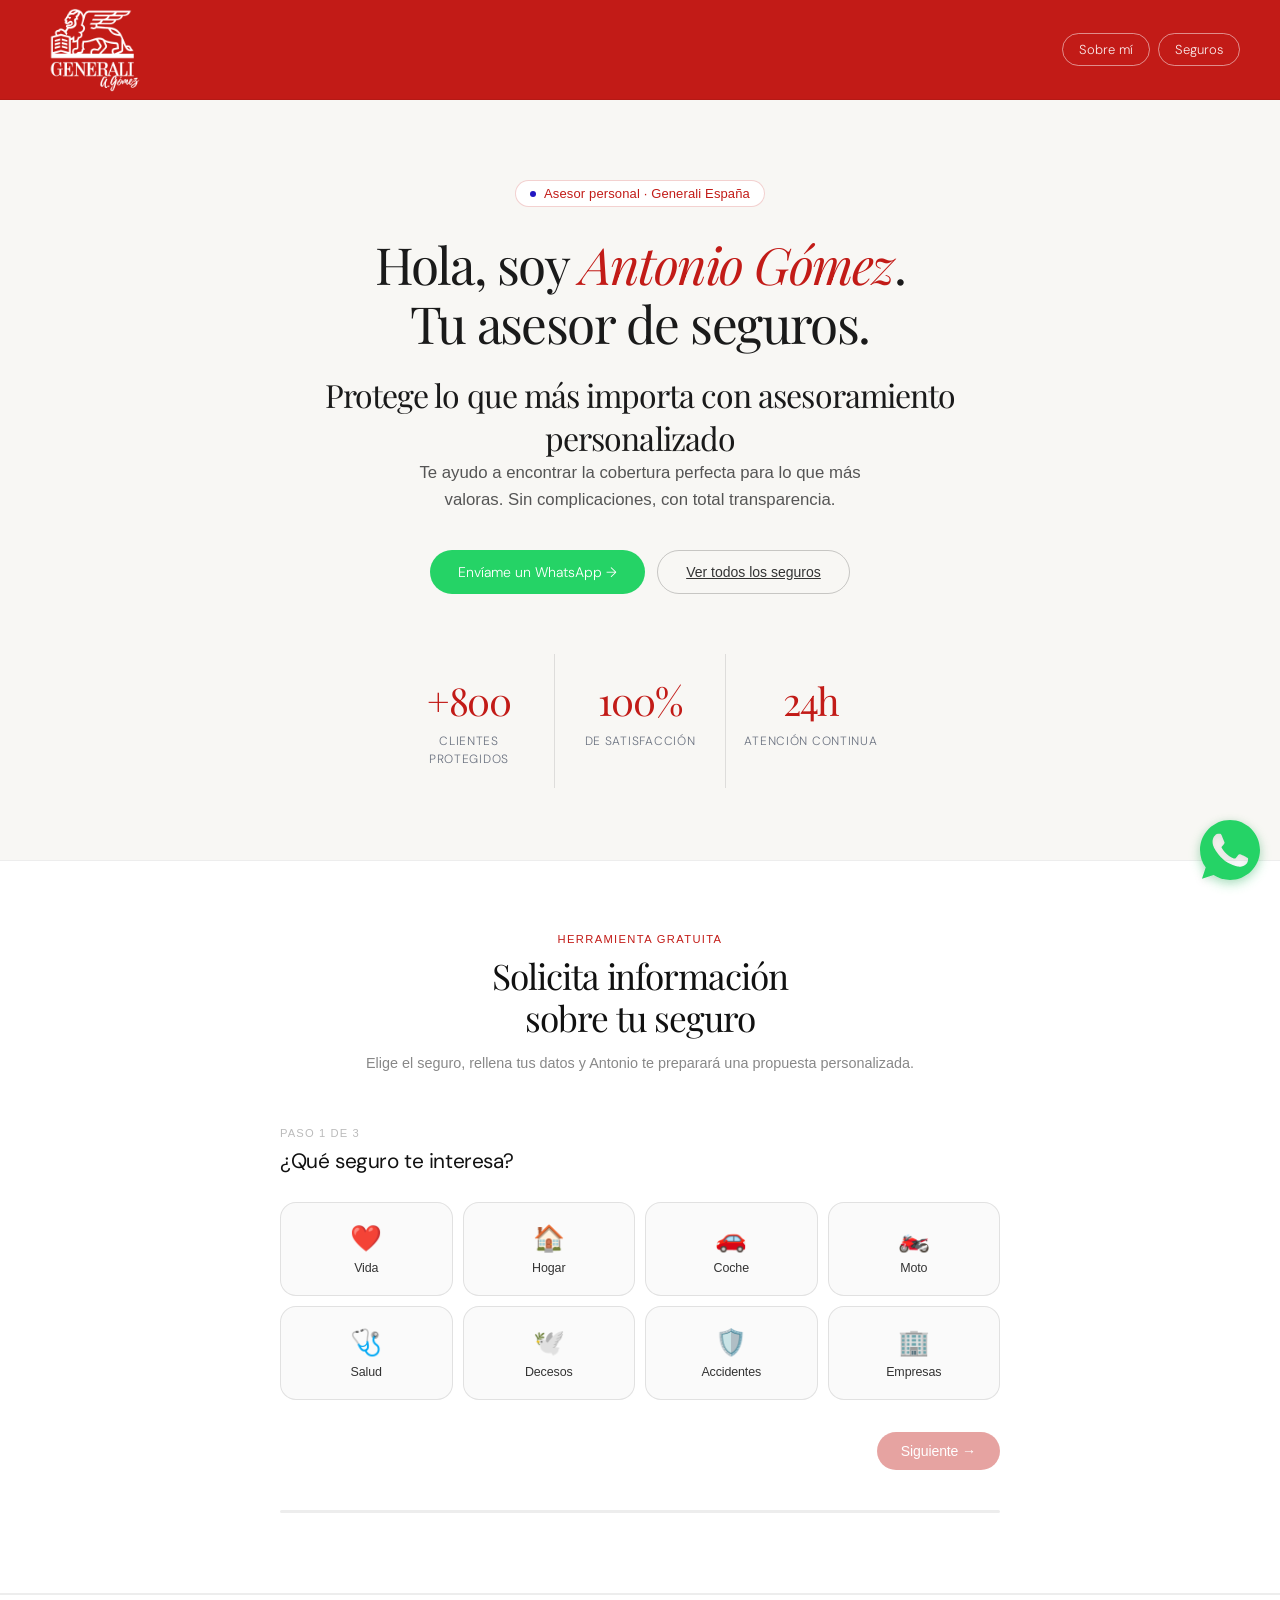
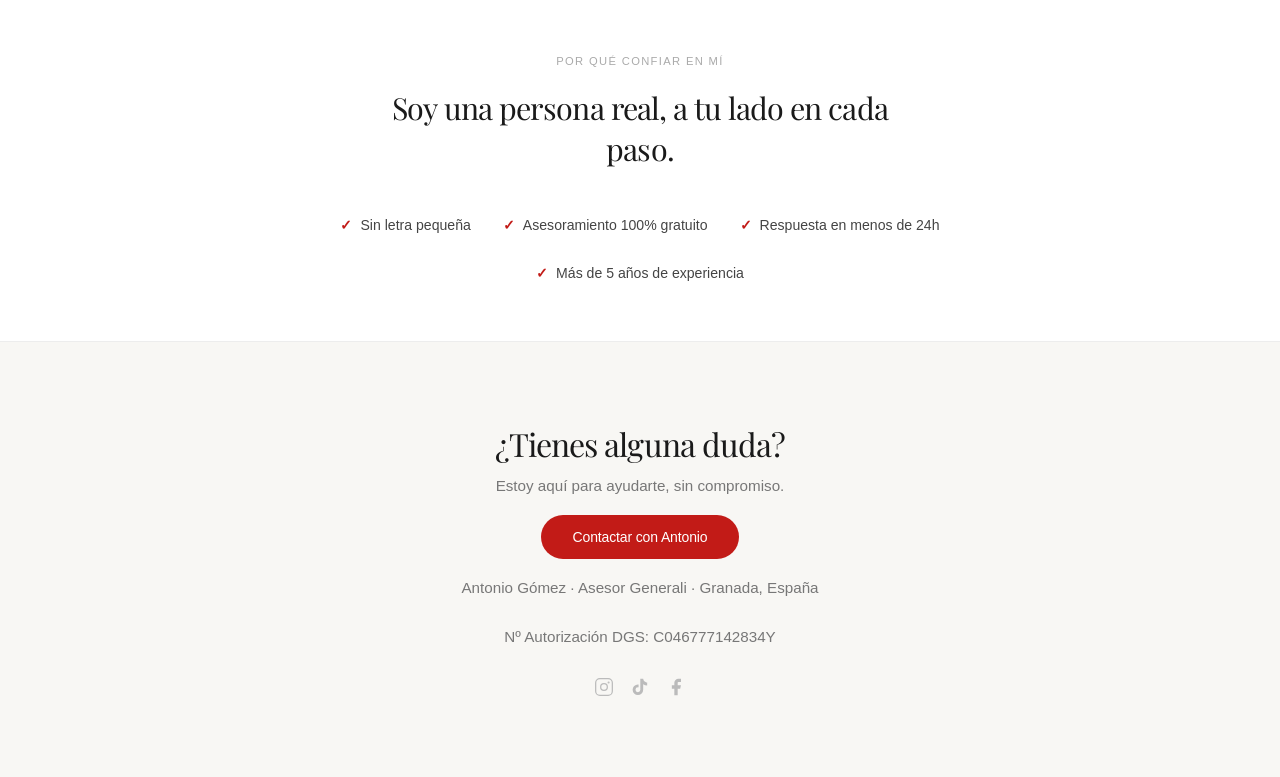
==== commit 7a0e855b: "Subo nuevo index segun peticion del cliente" ====
--- a/index.html
+++ b/index.html
@@ -12,6 +12,14 @@
   <link rel="stylesheet" href="css/styles.css" />
   <link rel="icon" type="image/x-icon" href="src/img/favicon.ico">
   <link rel="icon" type="image/png" sizes="32x32" href="src/img/favicon-32x32.png">
+  <!-- Google tag (gtag.js) -->
+  <script async src="https://www.googletagmanager.com/gtag/js?id=G-WHWX365FH4"></script>
+  <script>
+    window.dataLayer = window.dataLayer || [];
+    function gtag() { dataLayer.push(arguments); }
+    gtag('js', new Date());
+    gtag('config', 'G-WHWX365FH4');
+  </script>
 </head>
 
 <body>
@@ -23,7 +31,7 @@
     </div>
     <div class="nav-actions">
       <a href="pages/sobreMi.html" class="btn-outline" style="text-decoration:none;">Sobre mí</a>
-      <a href="pages/segurosYprotecciones.html" class="btn-outline">Ver todos los seguros</a>
+      <a href="pages/segurosYprotecciones.html" class="btn-outline">Seguros</a>
     </div>
   </nav>
 
@@ -64,101 +72,10 @@
     </div>
   </div>
 
-  <!-- SECTION HEADING -->
-  <div class="section-heading">
-    <p class="section-label">Nuestra cobertura</p>
-    <h2>¿Cómo puedo ayudarte?</h2>
-  </div>
-
-  <!-- CARDS -->
-  <div class="cards-grid">
-
-    <!-- Seguro de vida -->
-    <div class="card">
-      <span class="card-badge">Más contratado</span>
-      <div class="card-icon card-icon--vida">
-        <svg viewBox="0 0 48 48" width="32" height="32" fill="none">
-          <path d="M24 40S6 28.5 6 17a9 9 0 0 1 18-1.5A9 9 0 0 1 42 17c0 11.5-18 23-18 23Z" fill="#C21B17"
-            opacity="0.15" />
-          <path d="M24 40S6 28.5 6 17a9 9 0 0 1 18-1.5A9 9 0 0 1 42 17c0 11.5-18 23-18 23Z" stroke="#C21B17"
-            stroke-width="2" stroke-linejoin="round" />
-        </svg>
-      </div>
-      <p class="card-tagline card-tagline--vida">Protección para los tuyos</p>
-      <h3>Seguro de vida</h3>
-      <p>Cuando ya no estés, asegúrate de que quienes más quieres estén protegidos. Coberturas adaptadas a cada etapa de
-        tu vida.</p>
-      <button class="card-cta card-cta--vida">
-        Saber más
-        <svg width="14" height="14" viewBox="0 0 14 14" fill="none">
-          <path d="M3 7h8M7 3l4 4-4 4" stroke="#C21B17" stroke-width="1.5" stroke-linecap="round"
-            stroke-linejoin="round" />
-        </svg>
-      </button>
-    </div>
-
-    <!-- Seguro de hogar -->
-    <div class="card">
-      <div class="card-icon card-icon--hogar">
-        <svg viewBox="0 0 48 48" width="32" height="32" fill="none">
-          <path d="M8 22L24 8l16 14v20H30v-10h-12v10H8V22Z" fill="#1a5fa8" opacity="0.12" />
-          <path d="M8 22L24 8l16 14v20H30v-10h-12v10H8V22Z" stroke="#1a5fa8" stroke-width="2" stroke-linejoin="round" />
-        </svg>
-      </div>
-      <p class="card-tagline card-tagline--hogar">Tu hogar, siempre a salvo</p>
-      <h3>Seguro de hogar</h3>
-      <p>Protege tu casa, tus pertenencias y tu tranquilidad ante imprevistos como incendios, robos o daños por agua.
-      </p>
-      <button class="card-cta card-cta--hogar">
-        Saber más
-        <svg width="14" height="14" viewBox="0 0 14 14" fill="none">
-          <path d="M3 7h8M7 3l4 4-4 4" stroke="#1a5fa8" stroke-width="1.5" stroke-linecap="round"
-            stroke-linejoin="round" />
-        </svg>
-      </button>
-    </div>
-
-    <!-- Seguro de decesos -->
-    <div class="card">
-      <div class="card-icon card-icon--decesos">
-        <svg viewBox="0 0 48 48" width="32" height="32" fill="none">
-          <circle cx="24" cy="24" r="14" fill="#0e7a5a" opacity="0.12" />
-          <path d="M24 10v28M15 19c3-2 6-3 9-3s6 1 9 3M13 27c3-3 7-5 11-5s8 2 11 5" stroke="#0e7a5a" stroke-width="2"
-            stroke-linecap="round" />
-        </svg>
-      </div>
-      <p class="card-tagline card-tagline--decesos">Acompañamos en lo difícil</p>
-      <h3>Seguro de decesos</h3>
-      <p>Gestionamos todos los trámites y servicios funerarios para que tu familia no tenga que preocuparse en los
-        momentos más duros.</p>
-      <button class="card-cta card-cta--decesos">
-        Saber más
-        <svg width="14" height="14" viewBox="0 0 14 14" fill="none">
-          <path d="M3 7h8M7 3l4 4-4 4" stroke="#0e7a5a" stroke-width="1.5" stroke-linecap="round"
-            stroke-linejoin="round" />
-        </svg>
-      </button>
-    </div>
-
-  </div>
-
-  <!-- TRUST -->
-  <section class="trust-section">
-    <p class="trust-label">Por qué confiar en mí</p>
-    <h2>Soy una persona real, a tu lado en cada paso.</h2>
-    <div class="trust-list">
-      <div class="trust-item"><span class="trust-check">✓</span> Sin letra pequeña</div>
-      <div class="trust-item"><span class="trust-check">✓</span> Asesoramiento 100% gratuito</div>
-      <div class="trust-item"><span class="trust-check">✓</span> Respuesta en menos de 24h</div>
-      <div class="trust-item"><span class="trust-check">✓</span> Más de 5 años de experiencia</div>
-    </div>
-  </section>
+
   <!-- 
   CALCULADORA DE SEGUROS — Antonio Gómez · Generali
-  Pega este bloque donde tengas <section class="calculadora"></section>
-  y añade el CSS de calculadora.css a tu styles.css
--->
-
+  -->
   <section class="calculadora">
     <div class="calc-inner">
 
@@ -265,9 +182,20 @@
 
     </div>
 
-    <script src="js/calculadora.js"></script>
-
   </section>
+  <!-- TRUST -->
+  <section class="trust-section">
+    <p class="trust-label">Por qué confiar en mí</p>
+    <h2>Soy una persona real, a tu lado en cada paso.</h2>
+    <div class="trust-list">
+      <div class="trust-item"><span class="trust-check">✓</span> Sin letra pequeña</div>
+      <div class="trust-item"><span class="trust-check">✓</span> Asesoramiento 100% gratuito</div>
+      <div class="trust-item"><span class="trust-check">✓</span> Respuesta en menos de 24h</div>
+      <div class="trust-item"><span class="trust-check">✓</span> Más de 5 años de experiencia</div>
+    </div>
+  </section>
+
+
 
   <!-- FOOTER CTA -->
   <div class="footer-cta">
@@ -275,8 +203,8 @@
     <p>Estoy aquí para ayudarte, sin compromiso.</p>
     <a href="https://wa.me/34692833640?text=Hola%20Antonio%2C%20me%20gustar%C3%ADa%20contactar%20contigo"
       target="_blank" class="btn-red-large" style="text-decoration:none;">Contactar con Antonio</a>
-      <p> </p>    
-      <p class="footer-meta">Antonio Gómez · Asesor Generali · Granada, España</p>
+    <p> </p>
+    <p class="footer-meta">Antonio Gómez · Asesor Generali · Granada, España</p>
     <p class="footer-meta">Nº Autorización DGS: C046777142834Y</p>
     <div class="footer-social">
       <a href="https://www.instagram.com/agomezgenerali/" target="_blank" class="footer-social-link" title="Instagram">
@@ -301,7 +229,6 @@
       </a>
     </div>
   </div>
-
   <!-- 📱 BOTÓN FLOTANTE WHATSAPP CON SVG -->
   <button id="whatsapp-float" class="whatsapp-float" title="Contáctame por WhatsApp">
     <svg viewBox="0 0 48 48" xmlns="http://www.w3.org/2000/svg">
@@ -326,6 +253,7 @@
       window.open(whatsappURL, '_blank');
     });
   </script>
+  <script src="js/calculadora.js"></script>
 
 </body>
 
